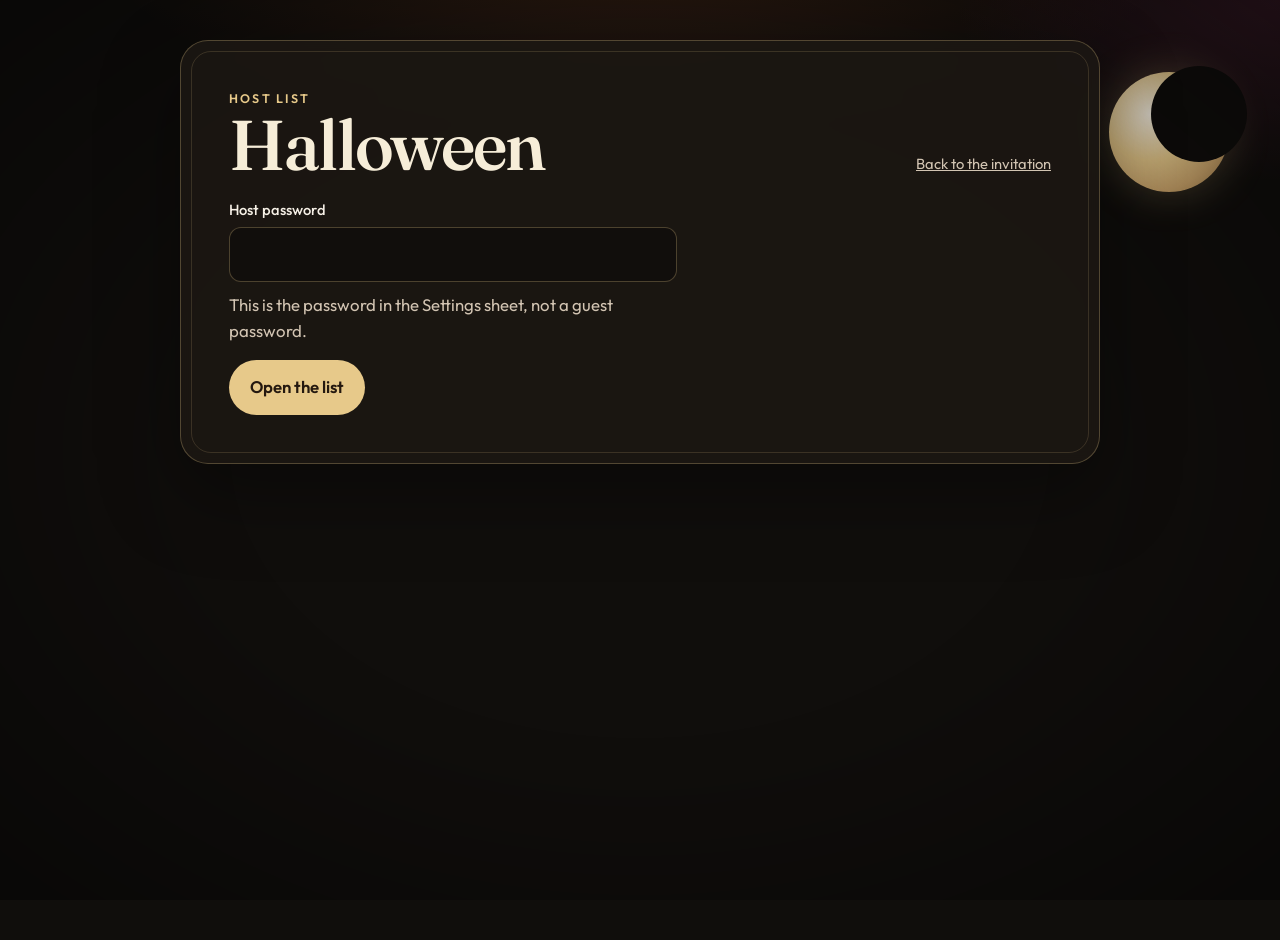
==== admin.html @ a23dc23e "Publish the Halloween invitation so guests can request a place. Co-authored-by: Cursor <cursoragent@" ====
<!DOCTYPE html>
<html lang="en">
  <head>
    <meta charset="utf-8" />
    <meta name="viewport" content="width=device-width, initial-scale=1" />
    <meta name="robots" content="noindex" />
    <title>Host list — Halloween</title>
    <meta name="theme-color" content="#100e0c" />
    <link rel="icon" href="favicon.svg" type="image/svg+xml" />
    <link rel="preconnect" href="https://fonts.googleapis.com" />
    <link rel="preconnect" href="https://fonts.gstatic.com" crossorigin />
    <link
      href="https://fonts.googleapis.com/css2?family=Fraunces:opsz,wght@9..144,500;9..144,620&family=Outfit:wght@300;400;500;600&display=swap"
      rel="stylesheet"
    />
    <link rel="stylesheet" href="css/styles.css" />
  </head>
  <body>
    <div class="sky" aria-hidden="true"><div class="moon"></div></div>
    <main class="card card-wide">
      <header class="admin-header">
        <div>
          <p class="eyebrow">Host list</p>
          <h1 id="admin-title">Halloween</h1>
        </div>
        <a class="text-link" href="index.html">Back to the invitation</a>
      </header>

      <p class="banner" id="demo-note" hidden></p>

      <section id="gate">
        <form id="login-form" class="stack">
          <div class="field">
            <label for="password">Host password</label>
            <input id="password" type="password" autocomplete="current-password" required />
            <p class="hint">This is the password in the Settings sheet, not a guest password.</p>
          </div>
          <p class="form-error" id="login-error" role="alert" hidden></p>
          <button class="button" type="submit">Open the list</button>
        </form>
      </section>

      <section id="board" hidden>
        <div class="toolbar">
          <p id="stats"></p>
          <div class="toolbar-actions">
            <button class="button button-quiet" id="refresh" type="button">Refresh</button>
            <button class="button button-quiet" id="download" type="button">Download</button>
            <button class="button button-quiet" id="sign-out" type="button">Sign out</button>
          </div>
        </div>
        <div class="meter" id="meter" hidden>
          <div class="meter-track"><div class="meter-fill" id="meter-fill"></div></div>
          <p id="meter-label"></p>
        </div>
        <p class="mail-line" id="mail-preview" hidden></p>
        <div class="filters" id="filters">
          <button class="chip is-selected" type="button" data-filter="pending">Asking</button>
          <button class="chip" type="button" data-filter="accepted">Accepted</button>
          <button class="chip" type="button" data-filter="paid">Paid</button>
          <button class="chip" type="button" data-filter="declined">Declined</button>
          <button class="chip" type="button" data-filter="all">All</button>
        </div>
        <p class="form-error" id="list-error" role="alert" hidden></p>
        <div id="guest-list"></div>
        <p class="quiet" id="empty-list" hidden>Nobody in this view.</p>
      </section>
    </main>
    <script src="js/config.js"></script>
    <script src="js/api.js"></script>
    <script src="js/admin.js"></script>
  </body>
</html>
---- css/styles.css ----
:root {
  --bg: #100e0c;
  --paper: rgba(28, 23, 19, 0.92);
  --line: rgba(231, 201, 138, 0.28);
  --gold: #e7c98a;
  --gold-strong: #f6edd8;
  --ember: #d4652f;
  --text: #f6f0e6;
  --muted: #d2c4b2;
  --sage: #c5d2b4;
  --danger: #f0c2b6;
  --shadow: 0 30px 80px rgba(0, 0, 0, 0.35);
  --serif: "Fraunces", "Iowan Old Style", Palatino, Georgia, serif;
  --sans: Outfit, "Avenir Next", "Segoe UI", sans-serif;
}

* { box-sizing: border-box; }

[hidden] { display: none !important; }

html { scroll-behavior: smooth; }

body {
  margin: 0;
  min-height: 100vh;
  color: var(--text);
  color-scheme: dark;
  font-family: var(--sans);
  font-weight: 400;
  font-size: 1.05rem;
  line-height: 1.6;
  background:
    radial-gradient(ellipse 80% 45% at 50% -10%, rgba(212, 101, 47, 0.2), transparent 55%),
    radial-gradient(ellipse 42% 32% at 100% 0%, rgba(92, 36, 62, 0.45), transparent 60%),
    var(--bg);
}

body::after {
  content: "";
  position: fixed;
  inset: 0;
  pointer-events: none;
  background: radial-gradient(ellipse at center, transparent 45%, rgba(0, 0, 0, 0.42) 100%);
}

.sky {
  position: fixed;
  z-index: 0;
  inset: 0;
  pointer-events: none;
}

.moon {
  position: absolute;
  top: 8vh;
  right: max(4vw, 24px);
  width: 92px;
  height: 92px;
  border-radius: 50%;
  background:
    radial-gradient(circle at 35% 35%, #fff8ea, #e7c98a 42%, #c9a36a 70%, #8d6b3e);
  box-shadow: 0 0 40px rgba(231, 201, 138, 0.28);
}

.moon::after {
  content: "";
  position: absolute;
  width: 74px;
  height: 74px;
  border-radius: 50%;
  background: var(--bg);
  top: -6px;
  right: -18px;
}

.card {
  position: relative;
  z-index: 1;
  width: min(720px, calc(100% - 1.5rem));
  margin: 2.5rem auto 3rem;
  padding: clamp(1.4rem, 4vw, 3rem);
  background: var(--paper);
  border: 1px solid var(--line);
  border-radius: 28px;
  box-shadow: var(--shadow);
  backdrop-filter: blur(8px);
}

.card::before {
  content: "";
  position: absolute;
  inset: 10px;
  border: 1px solid rgba(231, 201, 138, 0.16);
  border-radius: 20px;
  pointer-events: none;
}

.card-wide { width: min(920px, calc(100% - 1.5rem)); }

.hero, .section, .footer, .admin-header { position: relative; }

.eyebrow {
  margin: 0 0 0.4rem;
  color: var(--gold);
  font-size: 0.78rem;
  font-weight: 600;
  letter-spacing: 0.18em;
  text-transform: uppercase;
}

h1, h2, h3 { font-family: var(--serif); font-weight: 560; letter-spacing: -0.03em; }

h1 {
  margin: 0;
  font-size: clamp(3.4rem, 12vw, 6.2rem);
  line-height: 0.86;
  color: var(--gold-strong);
}

h2 {
  margin: 0 0 1rem;
  font-size: clamp(1.8rem, 4vw, 2.4rem);
  color: var(--gold-strong);
}

h3 { margin: 0; font-size: 1.35rem; color: var(--gold-strong); }

.lede { margin: 1.2rem 0 0; max-width: 38rem; color: var(--muted); font-size: 1.12rem; }

.facts {
  display: grid;
  gap: 0.8rem;
  margin: 1.8rem 0 0;
  padding: 0;
  list-style: none;
}

.facts li {
  padding-top: 0.75rem;
  border-top: 1px solid var(--line);
}

.facts span {
  display: block;
  color: var(--gold);
  font-size: 0.72rem;
  font-weight: 600;
  letter-spacing: 0.16em;
  text-transform: uppercase;
}

.facts a,
.facts strong {
  display: block;
  margin-top: 0.2rem;
  color: inherit;
  font-family: var(--serif);
  font-size: 1.25rem;
  font-weight: 500;
  text-decoration-thickness: 1px;
  text-underline-offset: 0.18em;
}

.facts .fact-address {
  display: block;
  margin-top: 0.15rem;
  color: var(--muted);
  font-size: 0.95rem;
  font-weight: 400;
  letter-spacing: 0;
  text-transform: none;
}

.section { margin-top: 2.6rem; }

.offers { display: grid; gap: 1.15rem; }

.offer { display: grid; grid-template-columns: auto 1fr; gap: 0.9rem; }

.offer-index {
  color: var(--gold);
  font-family: var(--serif);
  font-size: 1.1rem;
}

.offer p, .quiet, .hint, .price-note { margin: 0.25rem 0 0; color: var(--muted); }

.price-block { text-align: center; }

.price { margin: 0; }

.price span {
  font-family: var(--serif);
  font-size: clamp(4.2rem, 14vw, 7rem);
  line-height: 0.85;
  color: var(--gold-strong);
}

.price-note { font-size: 1.05rem; }

.rules, .steps { margin: 0; padding: 0; list-style: none; counter-reset: item; }

.rules li, .steps li {
  position: relative;
  margin: 0;
  padding: 0.85rem 0 0.85rem 2.4rem;
  border-top: 1px solid var(--line);
  counter-increment: item;
}

.rules li::before, .steps li::before {
  content: counter(item, decimal-leading-zero);
  position: absolute;
  left: 0;
  top: 0.9rem;
  color: var(--gold);
  font-family: var(--serif);
  font-size: 0.95rem;
}

.capacity-note, #capacity-note { margin-top: 1rem; }

.field { display: grid; gap: 0.35rem; margin-bottom: 0.95rem; }

label { font-size: 0.92rem; font-weight: 500; }

.optional { color: var(--muted); font-weight: 400; }

input[type="checkbox"] { accent-color: #e7c98a; }

input, select, textarea {
  width: 100%;
  padding: 0.8rem 0.9rem;
  color: var(--text);
  font: inherit;
  background: rgba(10, 8, 7, 0.45);
  border: 1px solid var(--line);
  border-radius: 12px;
}

textarea { resize: vertical; }

input:focus, select:focus, textarea:focus {
  outline: 2px solid var(--gold);
  outline-offset: 1px;
  border-color: transparent;
}

.check {
  display: flex;
  gap: 0.7rem;
  align-items: flex-start;
  margin: 0.4rem 0 1rem;
}

.check input { width: 1.1rem; height: 1.1rem; margin-top: 0.25rem; }

.button {
  appearance: none;
  border: 0;
  border-radius: 999px;
  padding: 0.85rem 1.3rem;
  background: var(--gold);
  color: #24180f;
  font: inherit;
  font-weight: 600;
  cursor: pointer;
}

.button:hover { background: var(--gold-strong); }

.button:disabled { opacity: 0.6; cursor: wait; }

.button:focus-visible, .chip:focus-visible, .text-link:focus-visible {
  outline: 2px solid var(--gold-strong);
  outline-offset: 3px;
}

.button-quiet {
  background: transparent;
  color: var(--gold-strong);
  border: 1px solid var(--line);
}

.button-quiet:hover { background: rgba(231, 201, 138, 0.08); }

.form-error {
  margin: 0 0 0.8rem;
  color: var(--danger);
}

.success {
  padding: 1.2rem 0 0.2rem;
  border-top: 1px solid var(--line);
}

.success h3 { margin: 0.2rem 0 0.6rem; font-size: 2.2rem; }

.footer {
  display: flex;
  justify-content: flex-end;
  margin-top: 2.4rem;
}

.text-link, .footer a {
  color: var(--muted);
  font-size: 0.92rem;
}

.banner {
  position: relative;
  margin: 0 0 1.4rem;
  padding: 0.85rem 1rem;
  color: #f8e7dc;
  background: rgba(212, 101, 47, 0.12);
  border: 1px solid rgba(212, 101, 47, 0.45);
  border-radius: 14px;
}

.hp {
  position: absolute;
  left: -9999px;
  height: 0;
  overflow: hidden;
}

.admin-header {
  display: flex;
  justify-content: space-between;
  gap: 1rem;
  align-items: flex-end;
  margin-bottom: 1.4rem;
}

.admin-header h1 { font-size: clamp(2.6rem, 8vw, 4.4rem); }

.stack { max-width: 28rem; }

.toolbar, .toolbar-actions, .filters, .guest-actions, .guest-head {
  display: flex;
  flex-wrap: wrap;
  gap: 0.6rem;
  align-items: center;
}

.toolbar { justify-content: space-between; margin-bottom: 0.8rem; }

.toolbar p, .meter p, .mail-line { margin: 0; color: var(--muted); }

.meter { margin: 0.4rem 0 1rem; }

.meter-track {
  height: 8px;
  border-radius: 999px;
  background: rgba(255, 255, 255, 0.08);
  overflow: hidden;
}

.meter-fill {
  height: 100%;
  width: 0;
  background: var(--gold);
}

.meter.over .meter-fill { background: var(--ember); }

.filters { margin: 1rem 0; }

.chip {
  border: 1px solid var(--line);
  border-radius: 999px;
  padding: 0.35rem 0.75rem;
  background: transparent;
  color: var(--muted);
  font: inherit;
  cursor: pointer;
}

.chip.is-selected {
  color: #24180f;
  background: var(--gold);
  border-color: var(--gold);
}

.guest-card {
  margin-top: 0.8rem;
  padding: 1rem;
  border: 1px solid var(--line);
  border-radius: 16px;
}

.guest-head { justify-content: space-between; }

.guest-body { overflow-wrap: anywhere; }
.guest-body p { margin: 0.35rem 0; }

.guest-actions { margin-top: 0.8rem; }

.pill {
  border-radius: 999px;
  padding: 0.15rem 0.6rem;
  font-size: 0.78rem;
  letter-spacing: 0.08em;
  text-transform: uppercase;
}

.pill-pending { color: #24180f; background: var(--gold); }
.pill-accepted { color: #1c2418; background: var(--sage); }
.pill-declined { color: var(--muted); border: 1px solid var(--line); }

::selection { background: rgba(231, 201, 138, 0.35); }

@media (min-width: 700px) {
  .facts { grid-template-columns: repeat(3, 1fr); }
  .moon { width: 120px; height: 120px; }
  .moon::after { width: 96px; height: 96px; }
}

@media (prefers-reduced-motion: reduce) {
  html { scroll-behavior: auto; }
}

@media (max-width: 1040px) {
  .moon { display: none; }
}

@media (max-width: 640px) {
  .card { margin-top: 5.5rem; }
  .moon { width: 64px; height: 64px; top: 1rem; }
  .moon::after { width: 52px; height: 52px; }
  .admin-header { align-items: flex-start; flex-direction: column; }
}
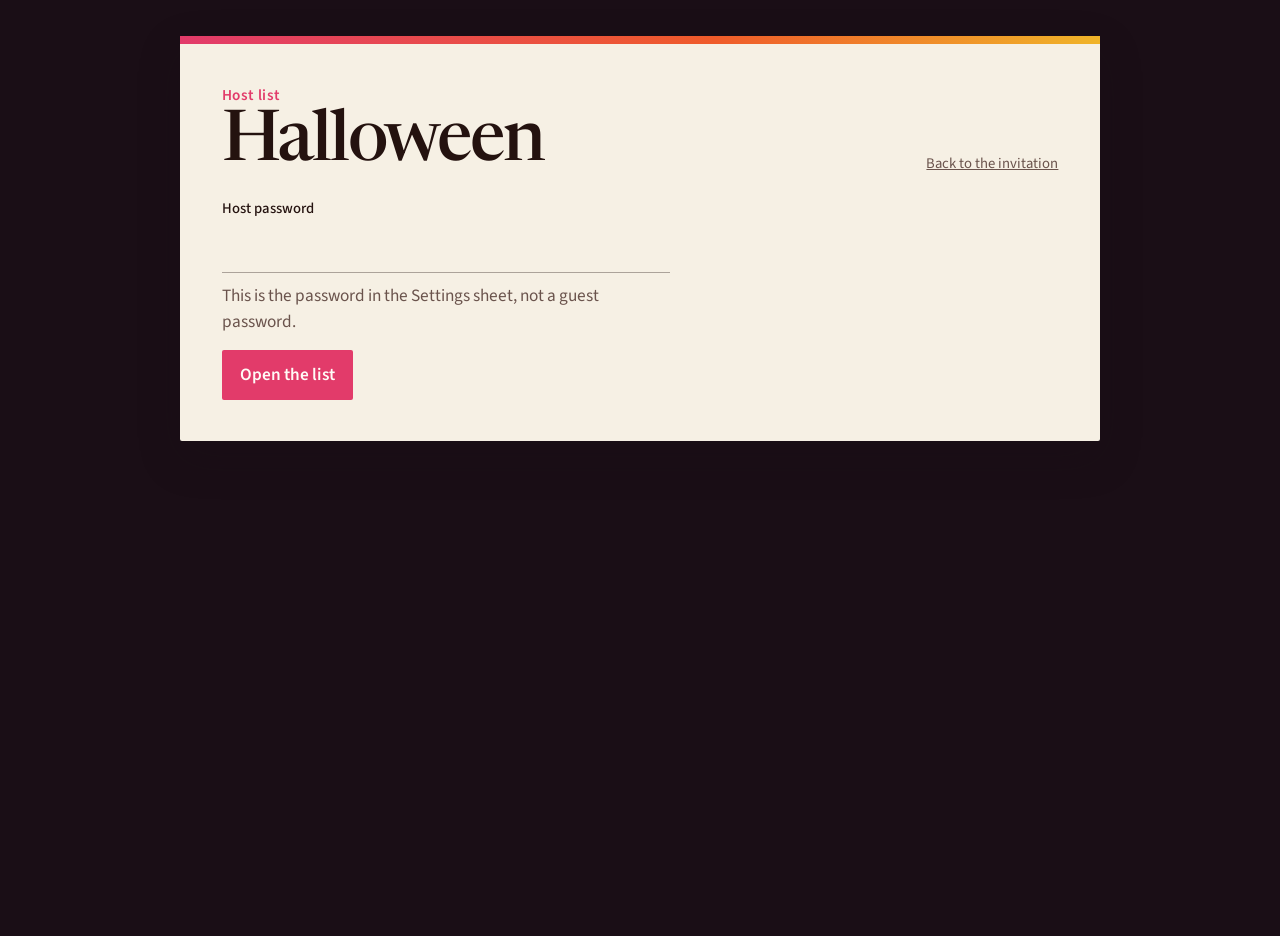
==== commit 91ce2ab7: "Restyle the invitation as a Latin flyer so the party reads in one glance. Co-authored-by: Cursor <cu" ====
--- a/admin.html
+++ b/admin.html
@@ -5,12 +5,12 @@
     <meta name="viewport" content="width=device-width, initial-scale=1" />
     <meta name="robots" content="noindex" />
     <title>Host list — Halloween</title>
-    <meta name="theme-color" content="#100e0c" />
+    <meta name="theme-color" content="#1a0e16" />
     <link rel="icon" href="favicon.svg" type="image/svg+xml" />
     <link rel="preconnect" href="https://fonts.googleapis.com" />
     <link rel="preconnect" href="https://fonts.gstatic.com" crossorigin />
     <link
-      href="https://fonts.googleapis.com/css2?family=Fraunces:opsz,wght@9..144,500;9..144,620&family=Outfit:wght@300;400;500;600&display=swap"
+      href="https://fonts.googleapis.com/css2?family=Newsreader:opsz,wght@6..72,500;6..72,600&family=Source+Sans+3:ital,wght@0,400;0,600;1,400&display=swap"
       rel="stylesheet"
     />
     <link rel="stylesheet" href="css/styles.css" />
--- a/css/styles.css
+++ b/css/styles.css
@@ -1,17 +1,17 @@
 :root {
-  --bg: #100e0c;
-  --paper: rgba(28, 23, 19, 0.92);
-  --line: rgba(231, 201, 138, 0.28);
-  --gold: #e7c98a;
-  --gold-strong: #f6edd8;
-  --ember: #d4652f;
-  --text: #f6f0e6;
-  --muted: #d2c4b2;
-  --sage: #c5d2b4;
-  --danger: #f0c2b6;
-  --shadow: 0 30px 80px rgba(0, 0, 0, 0.35);
-  --serif: "Fraunces", "Iowan Old Style", Palatino, Georgia, serif;
-  --sans: Outfit, "Avenir Next", "Segoe UI", sans-serif;
+  --bg: #1a0e16;
+  --paper: #f6f0e4;
+  --line: rgba(36, 18, 16, 0.16);
+  --gold: #e23b6a;
+  --gold-strong: #24120f;
+  --ember: #ef5b2a;
+  --text: #24120f;
+  --muted: #6a534c;
+  --sage: #2f6b45;
+  --danger: #9d243c;
+  --shadow: 0 16px 40px rgba(26, 14, 22, 0.28);
+  --serif: Newsreader, "Iowan Old Style", Palatino, Georgia, serif;
+  --sans: "Source Sans 3", "Segoe UI", sans-serif;
 }
 
 * { box-sizing: border-box; }
@@ -24,31 +24,15 @@
   margin: 0;
   min-height: 100vh;
   color: var(--text);
-  color-scheme: dark;
+  color-scheme: light;
   font-family: var(--sans);
   font-weight: 400;
-  font-size: 1.05rem;
-  line-height: 1.6;
-  background:
-    radial-gradient(ellipse 80% 45% at 50% -10%, rgba(212, 101, 47, 0.2), transparent 55%),
-    radial-gradient(ellipse 42% 32% at 100% 0%, rgba(92, 36, 62, 0.45), transparent 60%),
-    var(--bg);
-}
-
-body::after {
-  content: "";
-  position: fixed;
-  inset: 0;
-  pointer-events: none;
-  background: radial-gradient(ellipse at center, transparent 45%, rgba(0, 0, 0, 0.42) 100%);
-}
-
-.sky {
-  position: fixed;
-  z-index: 0;
-  inset: 0;
-  pointer-events: none;
-}
+  font-size: 1.08rem;
+  line-height: 1.5;
+  background: var(--bg);
+}
+
+.sky { display: none; }
 
 .moon {
   position: absolute;
@@ -76,22 +60,24 @@
 .card {
   position: relative;
   z-index: 1;
-  width: min(720px, calc(100% - 1.5rem));
-  margin: 2.5rem auto 3rem;
-  padding: clamp(1.4rem, 4vw, 3rem);
+  width: min(680px, calc(100% - 2rem));
+  margin: 2.25rem auto 3rem;
+  padding: clamp(1.6rem, 4vw, 2.6rem);
+  padding-top: calc(clamp(1.6rem, 4vw, 2.6rem) + 6px);
   background: var(--paper);
-  border: 1px solid var(--line);
-  border-radius: 28px;
+  border-radius: 2px;
   box-shadow: var(--shadow);
-  backdrop-filter: blur(8px);
 }
 
 .card::before {
   content: "";
   position: absolute;
-  inset: 10px;
-  border: 1px solid rgba(231, 201, 138, 0.16);
-  border-radius: 20px;
+  z-index: 2;
+  top: 0;
+  left: 0;
+  right: 0;
+  height: 8px;
+  background: linear-gradient(90deg, #e23b6a 0%, #ef5b2a 58%, #f0b429 100%);
   pointer-events: none;
 }
 
@@ -99,66 +85,122 @@
 
 .hero, .section, .footer, .admin-header { position: relative; }
 
+.picado {
+  position: relative;
+  z-index: 1;
+  display: flex;
+  justify-content: center;
+  gap: 5px;
+  margin: calc(-1 * clamp(1.6rem, 4vw, 2.6rem) + 2px) calc(-1 * clamp(1.6rem, 4vw, 2.6rem)) 1.15rem;
+  overflow: hidden;
+  pointer-events: none;
+  user-select: none;
+}
+
+.flag {
+  display: block;
+  width: 36px;
+  height: 58px;
+  flex: none;
+}
+
+.mast {
+  display: flex;
+  align-items: center;
+  justify-content: center;
+  gap: 0.85rem;
+  margin: 0 0 0.15rem;
+}
+
+.mast .eyebrow { margin: 0; }
+
+.mark { display: block; flex: none; overflow: visible; }
+
+.mark-flower {
+  width: 58px;
+  height: 58px;
+  transform: rotate(-8deg);
+}
+
+.mark-skull {
+  width: 40px;
+  height: 49px;
+  transform: rotate(7deg);
+}
+
 .eyebrow {
-  margin: 0 0 0.4rem;
+  margin: 0 0 0.35rem;
   color: var(--gold);
+  font-size: 0.95rem;
+  font-weight: 600;
+  letter-spacing: 0.04em;
+}
+
+h1, h2, h3 { font-family: var(--serif); font-weight: 560; letter-spacing: -0.03em; }
+
+h1 {
+  margin: 0;
+  font-size: clamp(3.6rem, 12vw, 5.6rem);
+  font-weight: 500;
+  line-height: 0.9;
+  color: var(--text);
+}
+
+h2 {
+  margin: 0 0 0.8rem;
+  font-size: clamp(1.7rem, 4vw, 2.15rem);
+  font-weight: 500;
+  color: var(--text);
+}
+
+h3 {
+  margin: 0;
+  font-family: var(--sans);
+  font-size: 1.05rem;
+  font-weight: 600;
+  letter-spacing: 0;
+  color: var(--text);
+}
+
+.lede {
+  margin: 0.8rem 0 0;
+  max-width: 36rem;
+  color: var(--gold);
+  font-family: var(--serif);
+  font-size: clamp(1.7rem, 3.4vw, 2.15rem);
+  font-style: italic;
+  line-height: 1.2;
+}
+
+.facts {
+  display: flex;
+  flex-wrap: wrap;
+  gap: 0.35rem 1.4rem;
+  margin: 1.4rem 0 0;
+  padding: 0.9rem 0 0;
+  list-style: none;
+  border-top: 1px solid var(--line);
+}
+
+.facts li { padding: 0; }
+
+.facts span {
+  display: block;
+  color: var(--muted);
   font-size: 0.78rem;
   font-weight: 600;
-  letter-spacing: 0.18em;
-  text-transform: uppercase;
-}
-
-h1, h2, h3 { font-family: var(--serif); font-weight: 560; letter-spacing: -0.03em; }
-
-h1 {
-  margin: 0;
-  font-size: clamp(3.4rem, 12vw, 6.2rem);
-  line-height: 0.86;
-  color: var(--gold-strong);
-}
-
-h2 {
-  margin: 0 0 1rem;
-  font-size: clamp(1.8rem, 4vw, 2.4rem);
-  color: var(--gold-strong);
-}
-
-h3 { margin: 0; font-size: 1.35rem; color: var(--gold-strong); }
-
-.lede { margin: 1.2rem 0 0; max-width: 38rem; color: var(--muted); font-size: 1.12rem; }
-
-.facts {
-  display: grid;
-  gap: 0.8rem;
-  margin: 1.8rem 0 0;
-  padding: 0;
-  list-style: none;
-}
-
-.facts li {
-  padding-top: 0.75rem;
-  border-top: 1px solid var(--line);
-}
-
-.facts span {
-  display: block;
-  color: var(--gold);
-  font-size: 0.72rem;
-  font-weight: 600;
-  letter-spacing: 0.16em;
-  text-transform: uppercase;
 }
 
 .facts a,
 .facts strong {
   display: block;
-  margin-top: 0.2rem;
-  color: inherit;
-  font-family: var(--serif);
-  font-size: 1.25rem;
-  font-weight: 500;
+  margin-top: 0.1rem;
+  color: var(--text);
+  font-family: var(--sans);
+  font-size: 1.05rem;
+  font-weight: 600;
   text-decoration-thickness: 1px;
-  text-underline-offset: 0.18em;
+  text-underline-offset: 0.15em;
 }
 
 .facts .fact-address {
@@ -173,50 +215,44 @@
 
 .section { margin-top: 2.6rem; }
 
-.offers { display: grid; gap: 1.15rem; }
-
-.offer { display: grid; grid-template-columns: auto 1fr; gap: 0.9rem; }
-
-.offer-index {
-  color: var(--gold);
-  font-family: var(--serif);
-  font-size: 1.1rem;
-}
+.offers { display: block; }
+
+.offer {
+  padding: 0.7rem 0;
+  border-top: 1px solid var(--line);
+}
+
+.offer-index { display: none; }
+
+.offer h3,
+.offer p { display: inline; }
+
+.offer p::before { content: " — "; }
 
 .offer p, .quiet, .hint, .price-note { margin: 0.25rem 0 0; color: var(--muted); }
 
-.price-block { text-align: center; }
+.price-block { text-align: left; }
 
 .price { margin: 0; }
 
 .price span {
   font-family: var(--serif);
-  font-size: clamp(4.2rem, 14vw, 7rem);
-  line-height: 0.85;
-  color: var(--gold-strong);
+  font-size: clamp(3.2rem, 10vw, 4.6rem);
+  font-weight: 500;
+  line-height: 0.9;
+  color: var(--text);
 }
 
 .price-note { font-size: 1.05rem; }
 
-.rules, .steps { margin: 0; padding: 0; list-style: none; counter-reset: item; }
-
-.rules li, .steps li {
-  position: relative;
+.rules {
   margin: 0;
-  padding: 0.85rem 0 0.85rem 2.4rem;
-  border-top: 1px solid var(--line);
-  counter-increment: item;
-}
-
-.rules li::before, .steps li::before {
-  content: counter(item, decimal-leading-zero);
-  position: absolute;
-  left: 0;
-  top: 0.9rem;
-  color: var(--gold);
-  font-family: var(--serif);
-  font-size: 0.95rem;
-}
+  padding-left: 1.2rem;
+}
+
+.rules li { margin: 0; padding: 0.28rem 0; }
+
+.ask-line { margin: 0 0 1.1rem; }
 
 .capacity-note, #capacity-note { margin-top: 1rem; }
 
@@ -226,24 +262,24 @@
 
 .optional { color: var(--muted); font-weight: 400; }
 
-input[type="checkbox"] { accent-color: #e7c98a; }
+input[type="checkbox"] { accent-color: #e23b6a; }
 
 input, select, textarea {
   width: 100%;
-  padding: 0.8rem 0.9rem;
+  padding: 0.65rem 0.7rem;
   color: var(--text);
   font: inherit;
-  background: rgba(10, 8, 7, 0.45);
-  border: 1px solid var(--line);
-  border-radius: 12px;
+  background: transparent;
+  border: 0;
+  border-bottom: 1px solid rgba(36, 18, 16, 0.35);
+  border-radius: 0;
 }
 
 textarea { resize: vertical; }
 
 input:focus, select:focus, textarea:focus {
-  outline: 2px solid var(--gold);
-  outline-offset: 1px;
-  border-color: transparent;
+  outline: none;
+  border-bottom-color: var(--gold);
 }
 
 .check {
@@ -258,16 +294,16 @@
 .button {
   appearance: none;
   border: 0;
-  border-radius: 999px;
-  padding: 0.85rem 1.3rem;
+  border-radius: 2px;
+  padding: 0.75rem 1.15rem;
   background: var(--gold);
-  color: #24180f;
+  color: #fffaf6;
   font: inherit;
   font-weight: 600;
   cursor: pointer;
 }
 
-.button:hover { background: var(--gold-strong); }
+.button:hover { background: #c42858; }
 
 .button:disabled { opacity: 0.6; cursor: wait; }
 
@@ -278,11 +314,11 @@
 
 .button-quiet {
   background: transparent;
-  color: var(--gold-strong);
-  border: 1px solid var(--line);
-}
-
-.button-quiet:hover { background: rgba(231, 201, 138, 0.08); }
+  color: var(--text);
+  border: 1px solid rgba(36, 18, 16, 0.28);
+}
+
+.button-quiet:hover { background: rgba(36, 18, 16, 0.05); }
 
 .form-error {
   margin: 0 0 0.8rem;
@@ -310,11 +346,12 @@
 .banner {
   position: relative;
   margin: 0 0 1.4rem;
-  padding: 0.85rem 1rem;
-  color: #f8e7dc;
-  background: rgba(212, 101, 47, 0.12);
-  border: 1px solid rgba(212, 101, 47, 0.45);
-  border-radius: 14px;
+  padding: 0.75rem 0;
+  color: var(--text);
+  background: transparent;
+  border: 0;
+  border-bottom: 1px solid var(--line);
+  border-radius: 0;
 }
 
 .hp {
@@ -368,8 +405,8 @@
 
 .chip {
   border: 1px solid var(--line);
-  border-radius: 999px;
-  padding: 0.35rem 0.75rem;
+  border-radius: 2px;
+  padding: 0.35rem 0.7rem;
   background: transparent;
   color: var(--muted);
   font: inherit;
@@ -377,16 +414,17 @@
 }
 
 .chip.is-selected {
-  color: #24180f;
+  color: #fffaf6;
   background: var(--gold);
   border-color: var(--gold);
 }
 
 .guest-card {
   margin-top: 0.8rem;
-  padding: 1rem;
-  border: 1px solid var(--line);
-  border-radius: 16px;
+  padding: 0.9rem 0;
+  border: 0;
+  border-top: 1px solid var(--line);
+  border-radius: 0;
 }
 
 .guest-head { justify-content: space-between; }
@@ -397,36 +435,28 @@
 .guest-actions { margin-top: 0.8rem; }
 
 .pill {
-  border-radius: 999px;
-  padding: 0.15rem 0.6rem;
+  border-radius: 2px;
+  padding: 0.1rem 0.45rem;
   font-size: 0.78rem;
-  letter-spacing: 0.08em;
+  letter-spacing: 0.04em;
   text-transform: uppercase;
 }
 
-.pill-pending { color: #24180f; background: var(--gold); }
-.pill-accepted { color: #1c2418; background: var(--sage); }
+.pill-pending { color: #fffaf6; background: var(--ember); }
+.pill-accepted { color: #fffaf6; background: var(--sage); }
 .pill-declined { color: var(--muted); border: 1px solid var(--line); }
 
-::selection { background: rgba(231, 201, 138, 0.35); }
+::selection { background: rgba(226, 59, 106, 0.22); }
 
 @media (min-width: 700px) {
-  .facts { grid-template-columns: repeat(3, 1fr); }
-  .moon { width: 120px; height: 120px; }
-  .moon::after { width: 96px; height: 96px; }
+  .facts li { min-width: 9rem; }
 }
 
 @media (prefers-reduced-motion: reduce) {
   html { scroll-behavior: auto; }
 }
 
-@media (max-width: 1040px) {
-  .moon { display: none; }
-}
-
 @media (max-width: 640px) {
-  .card { margin-top: 5.5rem; }
-  .moon { width: 64px; height: 64px; top: 1rem; }
-  .moon::after { width: 52px; height: 52px; }
+  .card { margin-top: 1.25rem; }
   .admin-header { align-items: flex-start; flex-direction: column; }
 }
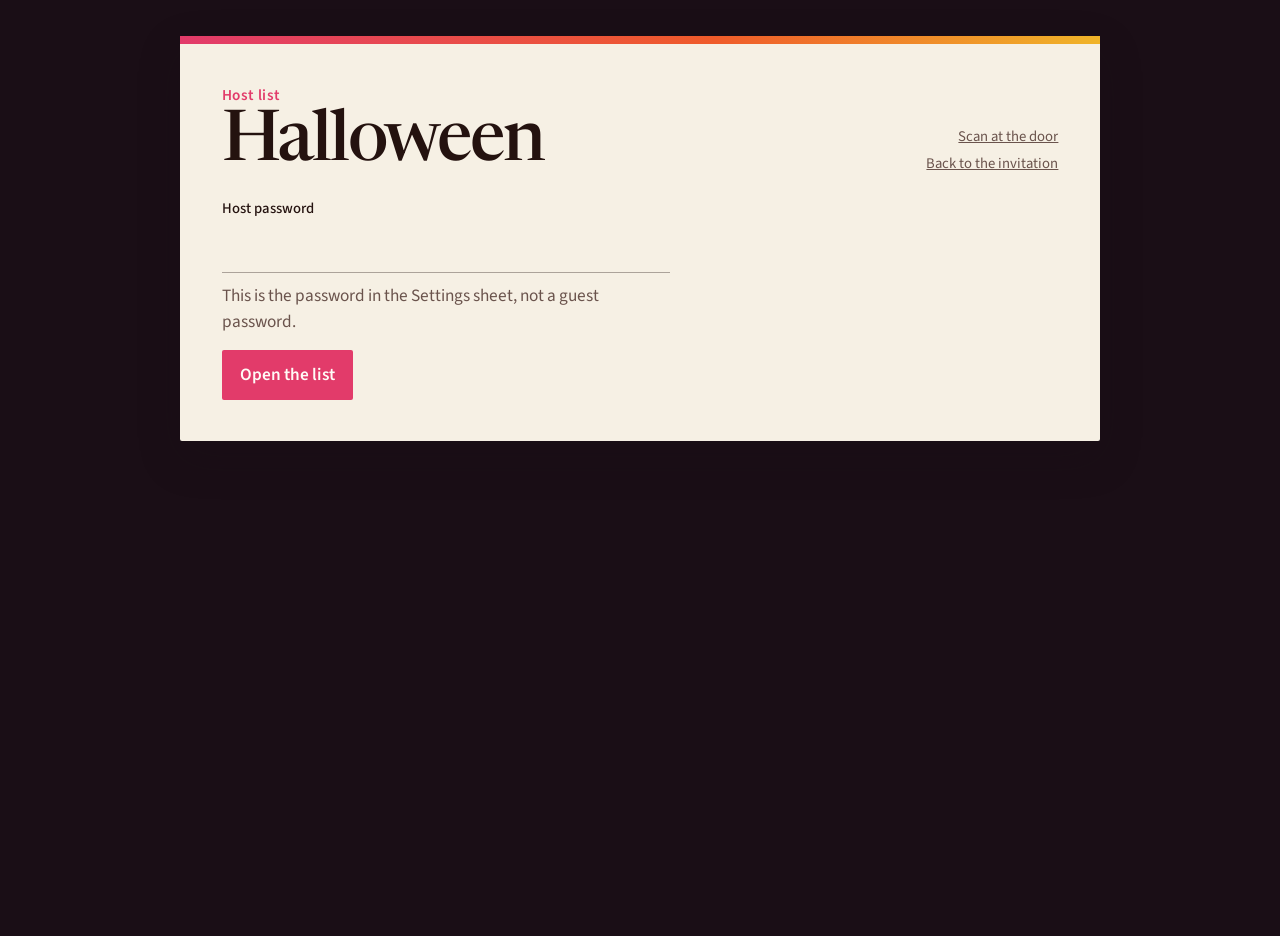
==== commit 44425f1e: "Send each accepted guest a door code the hosts can scan at the entrance. Co-authored-by: Cursor <cur" ====
--- a/admin.html
+++ b/admin.html
@@ -23,7 +23,10 @@
           <p class="eyebrow">Host list</p>
           <h1 id="admin-title">Halloween</h1>
         </div>
-        <a class="text-link" href="index.html">Back to the invitation</a>
+        <div class="header-links">
+          <a class="text-link" href="door.html">Scan at the door</a>
+          <a class="text-link" href="index.html">Back to the invitation</a>
+        </div>
       </header>
 
       <p class="banner" id="demo-note" hidden></p>
@@ -54,10 +57,18 @@
           <p id="meter-label"></p>
         </div>
         <p class="mail-line" id="mail-preview" hidden></p>
+        <section class="code-panel" id="code-panel" hidden>
+          <p class="eyebrow">Door code</p>
+          <h2 id="code-name"></h2>
+          <img id="code-image" alt="Door code" width="260" height="260" />
+          <p class="quiet">This is the picture in their invitation.</p>
+          <button class="button button-quiet" id="code-close" type="button">Close</button>
+        </section>
         <div class="filters" id="filters">
           <button class="chip is-selected" type="button" data-filter="pending">Asking</button>
           <button class="chip" type="button" data-filter="accepted">Accepted</button>
           <button class="chip" type="button" data-filter="paid">Paid</button>
+          <button class="chip" type="button" data-filter="inside">Inside</button>
           <button class="chip" type="button" data-filter="declined">Declined</button>
           <button class="chip" type="button" data-filter="all">All</button>
         </div>
@@ -67,6 +78,7 @@
       </section>
     </main>
     <script src="js/config.js"></script>
+    <script src="js/qrcode.js"></script>
     <script src="js/api.js"></script>
     <script src="js/admin.js"></script>
   </body>
--- a/css/styles.css
+++ b/css/styles.css
@@ -444,7 +444,54 @@
 
 .pill-pending { color: #fffaf6; background: var(--ember); }
 .pill-accepted { color: #fffaf6; background: var(--sage); }
+.pill-inside { color: #fffaf6; background: var(--gold-strong); }
 .pill-declined { color: var(--muted); border: 1px solid var(--line); }
+
+a.button { display: inline-block; text-decoration: none; text-align: center; }
+
+.header-links {
+  display: flex;
+  flex-direction: column;
+  align-items: flex-end;
+  gap: 0.35rem;
+}
+
+.code-panel img {
+  display: block;
+  width: min(260px, 100%);
+  height: auto;
+  margin: 0.6rem 0 0.8rem;
+  background: #fff;
+}
+
+.camera {
+  width: 100%;
+  aspect-ratio: 3 / 4;
+  object-fit: cover;
+  background: #24120f;
+  margin-bottom: 0.8rem;
+}
+
+.scan-result { margin-top: 1rem; padding: 1.1rem 1rem 1.2rem; }
+.scan-result h2 {
+  margin: 0.15rem 0 0.45rem;
+  color: inherit;
+  font-size: clamp(2.2rem, 8vw, 3.4rem);
+}
+.scan-result p { margin: 0.2rem 0; }
+.scan-result .eyebrow { color: inherit; }
+.scan-result .button { margin-top: 1rem; background: #fffaf6; color: #24120f; }
+.scan-welcome { background: #2f6b45; color: #fffaf6; }
+.scan-already { background: #ef5b2a; color: #fffaf6; }
+.scan-bad { background: #9d243c; color: #fffaf6; }
+
+.footer-links { margin-top: 1.4rem; }
+.footer-links .text-link {
+  border: 0;
+  padding: 0;
+  background: transparent;
+  cursor: pointer;
+}
 
 ::selection { background: rgba(226, 59, 106, 0.22); }
 
@@ -459,4 +506,5 @@
 @media (max-width: 640px) {
   .card { margin-top: 1.25rem; }
   .admin-header { align-items: flex-start; flex-direction: column; }
-}
+  .header-links { align-items: flex-start; }
+}
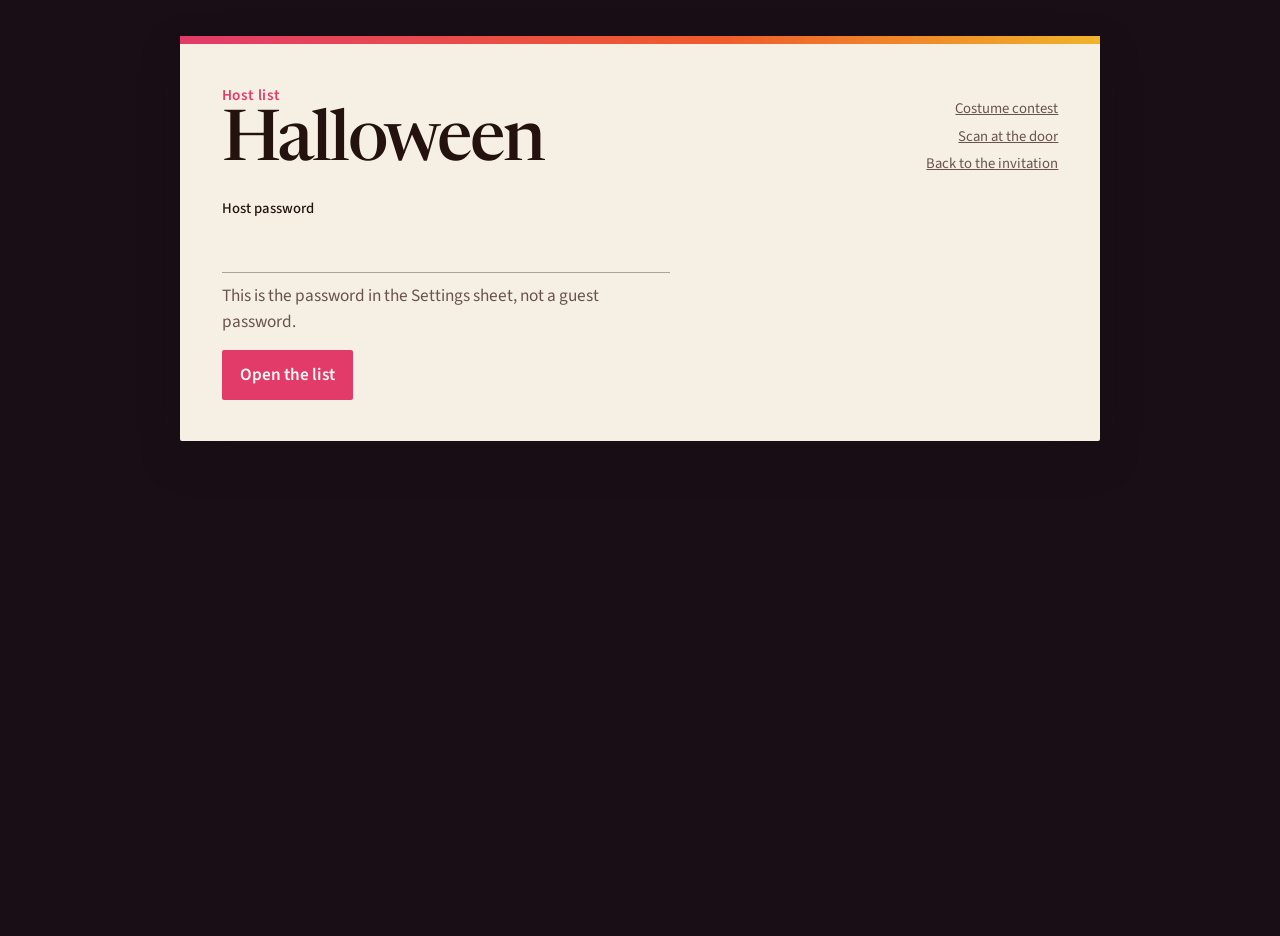
==== commit b547905c: "Add a costume contest ballot guests can vote on after the hosts open it. Co-authored-by: Cursor <cur" ====
--- a/admin.html
+++ b/admin.html
@@ -24,6 +24,7 @@
           <h1 id="admin-title">Halloween</h1>
         </div>
         <div class="header-links">
+          <a class="text-link" href="contest.html">Costume contest</a>
           <a class="text-link" href="door.html">Scan at the door</a>
           <a class="text-link" href="index.html">Back to the invitation</a>
         </div>
@@ -66,6 +67,7 @@
         </section>
         <div class="filters" id="filters">
           <button class="chip is-selected" type="button" data-filter="pending">Asking</button>
+          <button class="chip" type="button" data-filter="note">Overbooked</button>
           <button class="chip" type="button" data-filter="accepted">Accepted</button>
           <button class="chip" type="button" data-filter="paid">Paid</button>
           <button class="chip" type="button" data-filter="inside">Inside</button>
--- a/css/styles.css
+++ b/css/styles.css
@@ -443,6 +443,7 @@
 }
 
 .pill-pending { color: #fffaf6; background: var(--ember); }
+.pill-note { color: var(--text); border: 1px solid var(--line); }
 .pill-accepted { color: #fffaf6; background: var(--sage); }
 .pill-inside { color: #fffaf6; background: var(--gold-strong); }
 .pill-declined { color: var(--muted); border: 1px solid var(--line); }
@@ -493,6 +494,14 @@
   cursor: pointer;
 }
 
+.ballot-form { margin-top: 1rem; }
+.vote-count {
+  margin: 0;
+  font-family: var(--serif);
+  font-size: 1.8rem;
+  line-height: 1;
+}
+
 ::selection { background: rgba(226, 59, 106, 0.22); }
 
 @media (min-width: 700px) {
